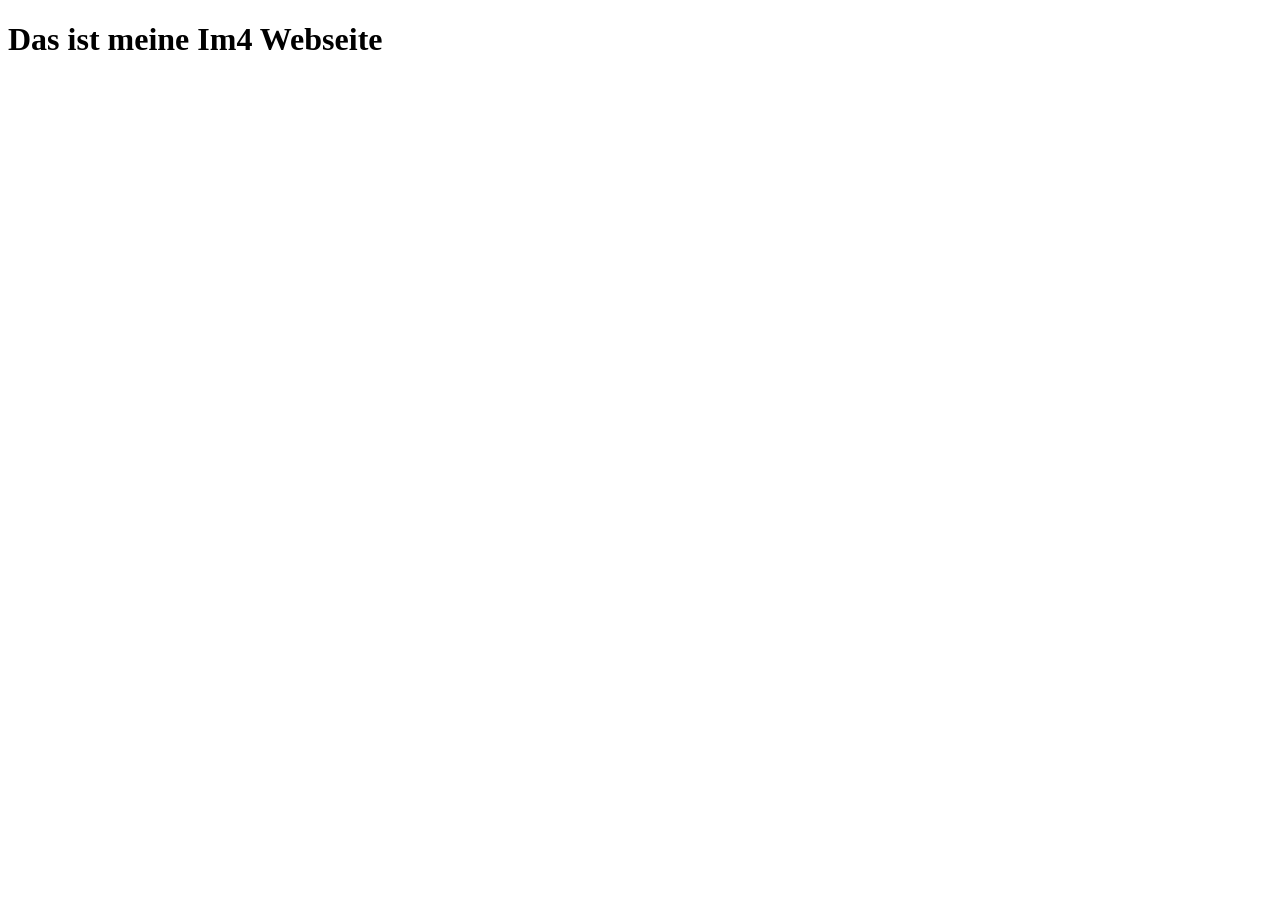
==== index.html @ ee37bc44 "create index.html" ====
<!DOCTYPE html>
<html lang="en">
<head>
    <meta charset="UTF-8">
    <meta name="viewport" content="width=device-width, initial-scale=1.0">
    <title>Document</title>
</head>
<body>
    <h1>Das ist meine Im4 Webseite</h1>
</body>
</html>
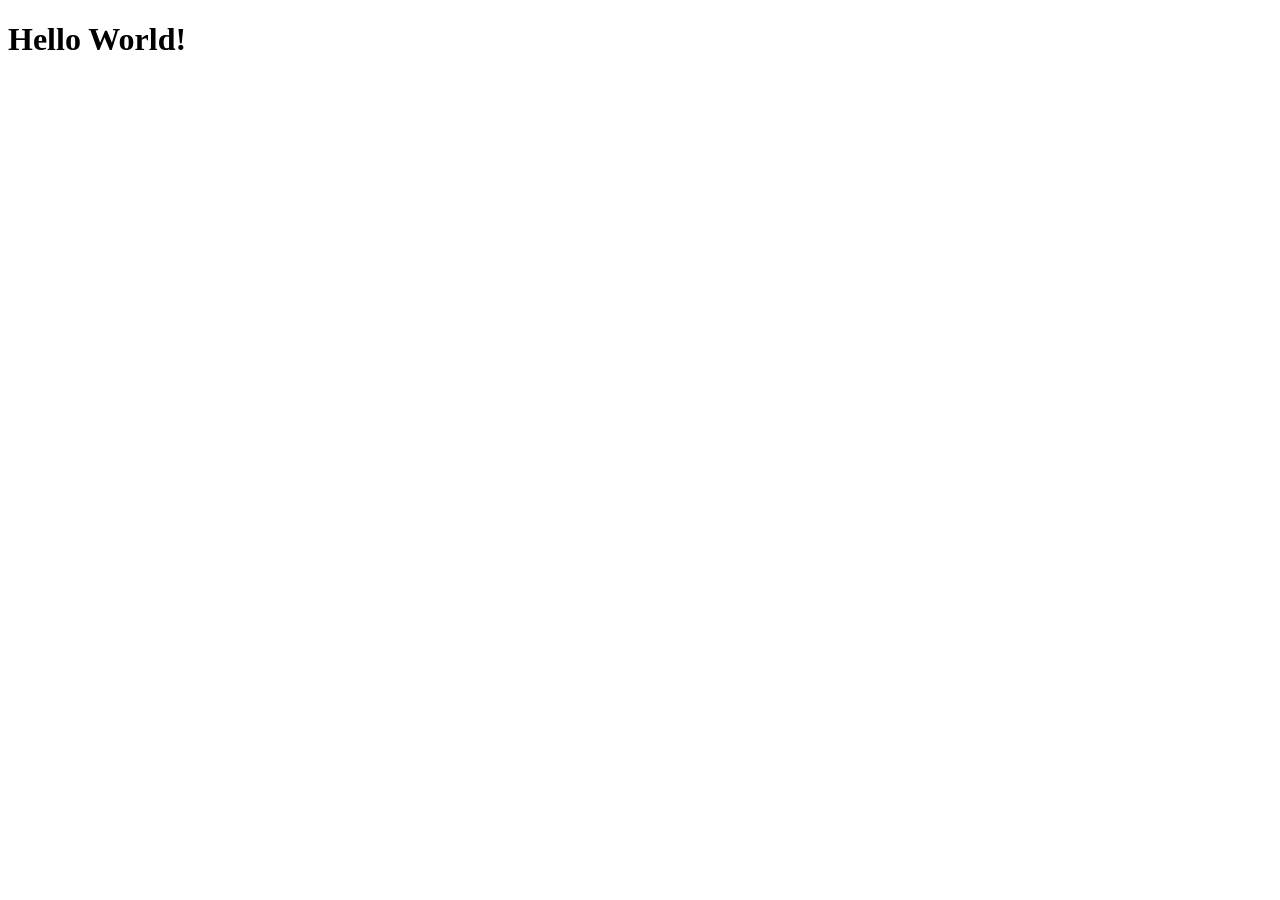
==== commit ddac9c99: "Update index.html" ====
--- a/index.html
+++ b/index.html
@@ -6,6 +6,7 @@
     <title>Document</title>
 </head>
 <body>
-    <h1>Das ist meine Im4 Webseite</h1>
+    <h1>Hello World!
+    </h1>
 </body>
 </html>
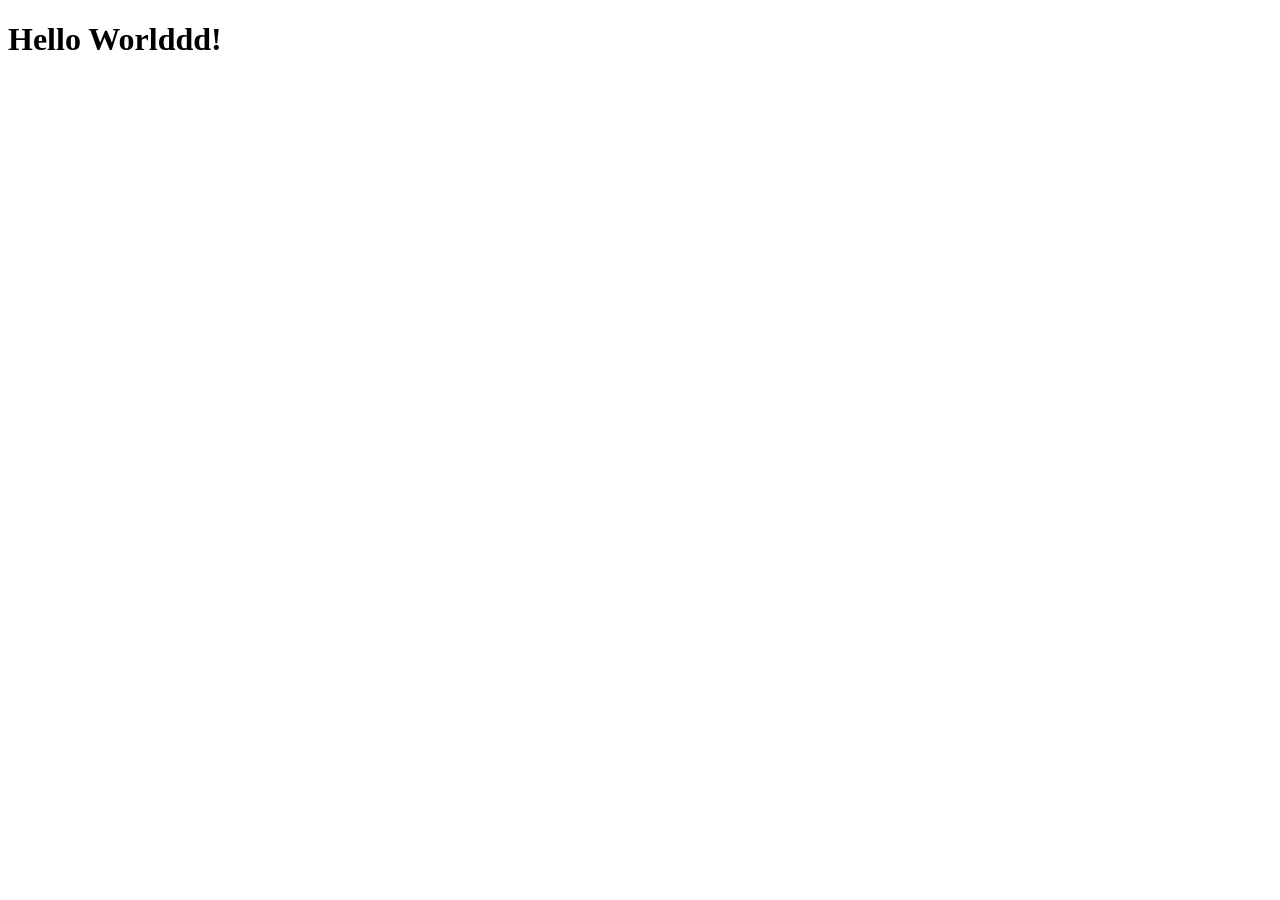
==== commit 11146aaa: "29.04. Datenbankverbindung, register usw. aufsetzen" ====
--- a/index.html
+++ b/index.html
@@ -6,7 +6,6 @@
     <title>Document</title>
 </head>
 <body>
-    <h1>Hello World!
-    </h1>
+    <h1>Hello Worlddd!</h1>
 </body>
 </html>
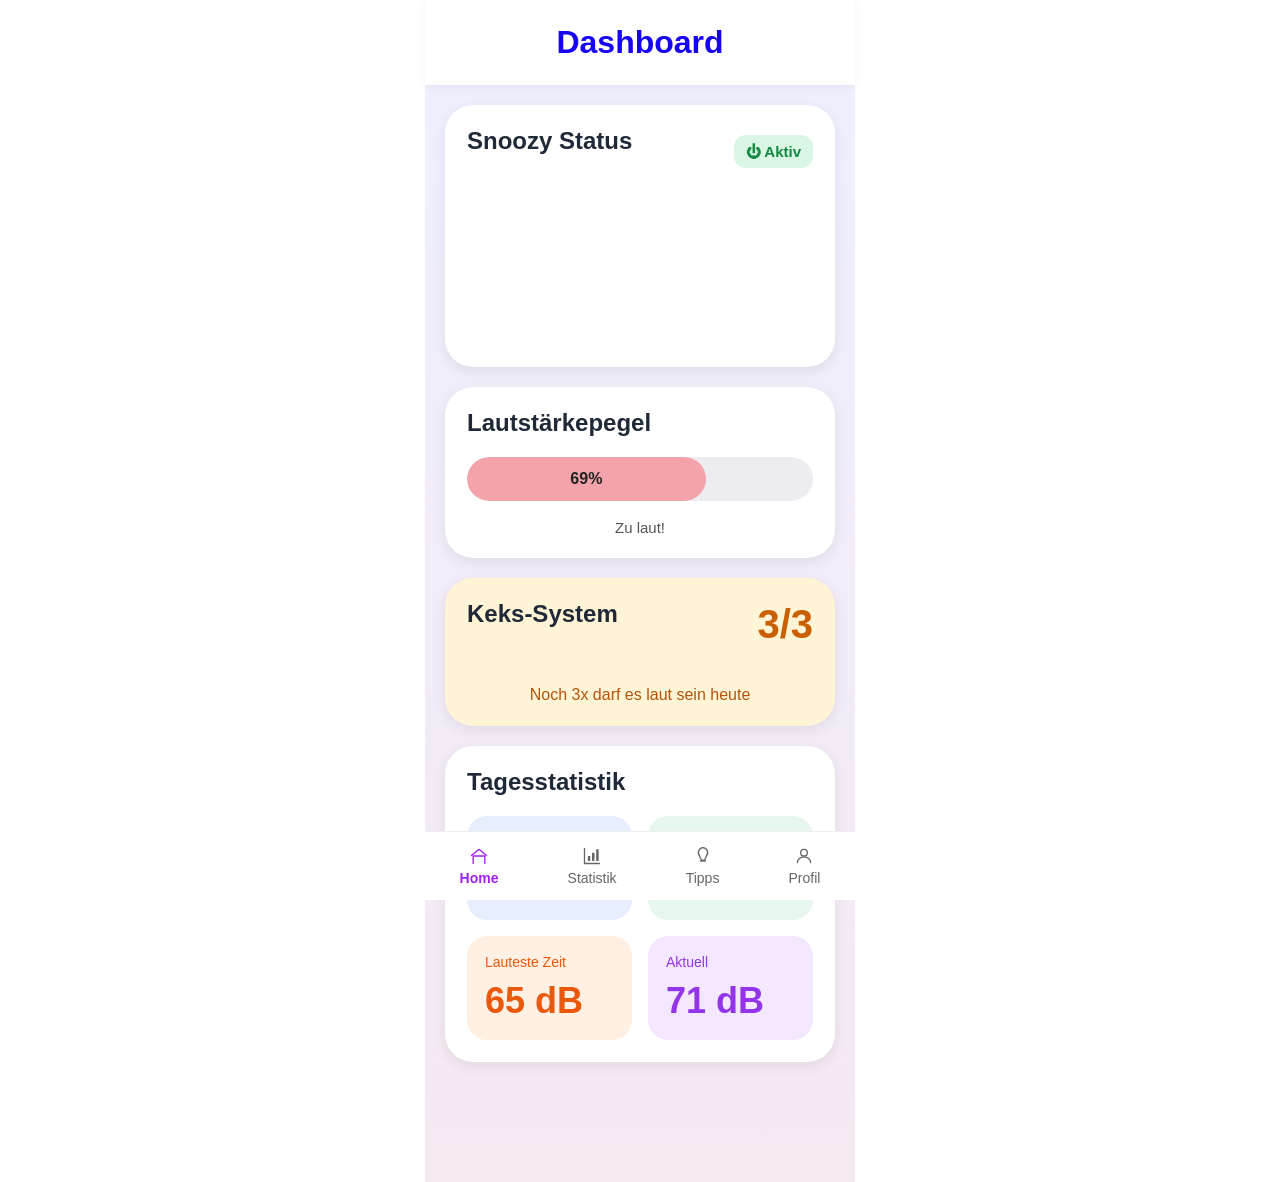
==== commit 765b76d6: "21.05.2026 alles habe ich geändert" ====
--- a/index.html
+++ b/index.html
@@ -1,11 +1,390 @@
 <!DOCTYPE html>
-<html lang="en">
+<html lang="de">
 <head>
-    <meta charset="UTF-8">
-    <meta name="viewport" content="width=device-width, initial-scale=1.0">
-    <title>Document</title>
+  <meta charset="UTF-8" />
+  <meta name="viewport" content="width=device-width, initial-scale=1.0, maximum-scale=1.0, minimum-scale=1.0, user-scalable=no"/>
+  <title>Soozy Dashboard</title>
+  <link rel="stylesheet" href="css/style.css" />
 </head>
+
 <body>
-    <h1>Hello Worlddd!</h1>
+
+  <script src="js/auth-check.js"></script>
+
+  <div class="dashboard">
+
+    <!-- Header -->
+    <header class="topbar">
+      <h1>Dashboard</h1>
+    </header>
+
+    <!-- Status Card -->
+    <section class="card status-card">
+      <div class="card-header">
+        <h2>Snoozy Status</h2>
+
+        <button id="statusToggle" class="status-badge active" aria-pressed="true">⏻ Aktiv</button>
+      </div>
+
+      <div class="mascot">
+        <video id="mascotVideo" autoplay muted playsinline loop preload="auto" aria-hidden="true">
+          <source src="img/sleeping.mp4" type="video/mp4">
+          <!-- fallback image -->
+          <img src="img/snoozy.png" alt="Snoozy Maskottchen" />
+        </video>
+      </div>
+    </section>
+
+    <!-- Lautstärke -->
+    <section class="card">
+      <h2> Lautstärkepegel</h2>
+
+      <div class="volume-wrapper">
+        <div class="volume-fill" id="volumeFill">
+          <span id="volumeValue">69%</span>
+        </div>
+      </div>
+
+      <p class="volume-warning" id="volumeMessage">Zu laut!</p>
+
+      <input
+        type="range"
+        id="volume"
+        min="0"
+        max="100"
+        value="69"
+        disabled
+        hidden
+      />
+    </section>
+
+   
+    <section class="card cookie-card">
+      <div class="cookie-header">
+        <h2>Keks-System</h2>
+        <span class="cookie-count" id="cookieCount">3/3</span>
+      </div>
+
+      <div class="cookie-container" id="cookieContainer">
+      </div>
+
+      <p class="cookie-info" id="cookieInfo">
+        Noch 3x darf es laut sein heute
+      </p>
+    </section>
+
+    <!-- Statistik -->
+    <section class="card">
+      <h2>Tagesstatistik</h2>
+
+      <div class="stats-grid">
+
+        <div class="stat-box blue">
+          <span>Ø Lärm heute</span>
+          <strong id="avgDbStat">42 dB</strong>
+        </div>
+
+        <div class="stat-box green">
+          <span>Ruhigste Zeit</span>
+          <strong id="minDbStat">38 dB</strong>
+        </div>
+
+        <div class="stat-box orange">
+          <span>Lauteste Zeit</span>
+          <strong id="maxDbStat">65 dB</strong>
+        </div>
+
+        <div class="stat-box purple">
+          <span>Aktuell</span>
+          <strong id="currentDbStat">71 dB</strong>
+        </div>
+
+      </div>
+    </section>
+
+  <!-- Bottom Navigation -->
+    <nav class="bottom-nav">
+      <a href="index.html">
+        <svg width="20" height="20" viewBox="0 0 24 24" fill="none" aria-hidden="true" focusable="false" xmlns="http://www.w3.org/2000/svg">
+          <path d="M3 11.5L12 4l9 7.5" stroke="currentColor" stroke-width="1.6" stroke-linecap="round" stroke-linejoin="round"/>
+          <path d="M5 21V12h14v9" stroke="currentColor" stroke-width="1.6" stroke-linecap="round" stroke-linejoin="round"/>
+        </svg>
+        <span>Home</span>
+      </a>
+
+      <a href="stats.html">
+        <svg width="20" height="20" viewBox="0 0 24 24" fill="none" aria-hidden="true" focusable="false" xmlns="http://www.w3.org/2000/svg">
+          <path d="M3 3v18h18" stroke="currentColor" stroke-width="1.6" stroke-linecap="round" stroke-linejoin="round"/>
+          <rect x="7" y="12" width="3" height="6" rx="0.5" fill="currentColor"/>
+          <rect x="12" y="8" width="3" height="10" rx="0.5" fill="currentColor"/>
+          <rect x="17" y="4" width="3" height="14" rx="0.5" fill="currentColor"/>
+        </svg>
+        <span>Statistik</span>
+      </a>
+
+      <a href="tips.html">
+        <svg width="20" height="20" viewBox="0 0 24 24" fill="none" aria-hidden="true" focusable="false" xmlns="http://www.w3.org/2000/svg">
+          <path d="M9 18h6" stroke="currentColor" stroke-width="1.6" stroke-linecap="round" stroke-linejoin="round"/>
+          <path d="M12 2a6 6 0 00-4 10c0 2.5 2 3 2 5h4c0-2 2-2.5 2-5a6 6 0 00-4-10z" stroke="currentColor" stroke-width="1.6" stroke-linecap="round" stroke-linejoin="round"/>
+        </svg>
+        <span>Tipps</span>
+      </a>
+
+      <a href="profile.html">
+        <svg width="20" height="20" viewBox="0 0 24 24" fill="none" aria-hidden="true" focusable="false" xmlns="http://www.w3.org/2000/svg">
+          <circle cx="12" cy="8" r="4" stroke="currentColor" stroke-width="1.6"/>
+          <path d="M4 20c0-4 3.6-7 8-7s8 3 8 7" stroke="currentColor" stroke-width="1.6" stroke-linecap="round" stroke-linejoin="round"/>
+        </svg>
+        <span>Profil</span>
+      </a>
+    </nav>
+  
+  </div>
+
+  <script>
+    // Volume UI elements
+    const vol = document.getElementById('volume');
+    const volVal = document.getElementById('volumeValue');
+    const volFill = document.getElementById('volumeFill');
+    const currentStat = document.getElementById('currentDbStat');
+
+    // Map dB (1-120) to percentage for the progress bar
+    function dbToPercent(db) {
+      const clamped = Math.max(1, Math.min(120, Number(db) || 0));
+      return Math.round((clamped / 120) * 100);
+    }
+
+    // Polling interval (ms)
+    const POLL_INTERVAL = 10000; // 10s
+
+    async function fetchDayStats() {
+      try {
+        const res = await fetch('api/day_stats.php', { cache: 'no-store' });
+        if (!res.ok) throw new Error('Network response not ok');
+        const data = await res.json();
+        if (!data || !data.success) return;
+
+        // Update avg/min/max/latest UI
+        const avgEl = document.getElementById('avgDbStat');
+        const minEl = document.getElementById('minDbStat');
+        const maxEl = document.getElementById('maxDbStat');
+        const latestEl = document.getElementById('currentDbStat');
+
+        if (avgEl) avgEl.textContent = data.avg !== null ? Math.round(data.avg) + ' dB' : '—';
+        if (minEl) minEl.textContent = data.min !== null ? Math.round(data.min) + ' dB' : '—';
+        if (maxEl) maxEl.textContent = data.max !== null ? Math.round(data.max) + ' dB' : '—';
+        if (latestEl) latestEl.textContent = data.latest !== null ? Math.round(data.latest) + ' dB' : '—';
+
+        // Also update the top volume bar and message based on latest
+        if (typeof data.latest !== 'undefined' && data.latest !== null) {
+          updateVolumeUI(Math.round(data.latest));
+        }
+      } catch (err) {
+        console.error('Failed to fetch day stats:', err);
+      }
+    }
+
+    function updateVolumeUI(dbValue) {
+      const shown = Math.max(1, Math.min(120, Number(dbValue) || 0));
+      vol.max = 120;
+      vol.value = shown;
+      volVal.textContent = shown + ' dB';
+      volFill.style.width = dbToPercent(shown) + '%';
+
+      const msgEl = document.getElementById('volumeMessage');
+      volFill.classList.remove('green','orange','red');
+      if (shown <= 65) {
+        volFill.classList.add('green');
+        if (msgEl) msgEl.textContent = 'Schön ruhig hier, weiter so!';
+      } else if (shown > 65 && shown <= 85) {
+        volFill.classList.add('orange');
+        if (msgEl) msgEl.textContent = 'Es wird unruhig, eingreifen lohnt sich';
+      } else {
+        volFill.classList.add('red');
+        if (msgEl) msgEl.textContent = 'Lärmalarm! Schau in die Tipps und greif ein!';
+      }
+      const currentStat = document.getElementById('currentDbStat');
+      if (currentStat) currentStat.textContent = shown + ' dB';
+
+      // swap mascot video source depending on state, do not apply visual changes
+      try {
+        const v = document.getElementById('mascotVideo');
+        if (v) {
+          const src = (shown <= 65) ? 'img/sleeping.mp4' : (shown <= 85 ? 'img/awake.mp4' : 'img/angry.mp4');
+          if (v.querySelector('source') && v.querySelector('source').src.indexOf(src) === -1) {
+            v.querySelector('source').src = src;
+            v.load();
+            // try to play; muted autoplay should work in most browsers
+            v.play().catch(()=>{});
+          }
+        }
+      } catch (e) {
+        console.warn('Video switch failed', e);
+      }
+    }
+
+    // --- Cookie system ---
+    let lastWasAlarm = false; // track previous alarm state to avoid multiple decrements
+
+    async function fetchCookies() {
+      try {
+        const res = await fetch('api/cookies.php');
+        const data = await res.json();
+        if (data && data.success) renderCookies(data.count);
+      } catch (err) {
+        console.error('Failed to fetch cookies:', err);
+      }
+    }
+
+    function renderCookies(count) {
+      const container = document.getElementById('cookieContainer');
+      const counter = document.getElementById('cookieCount');
+      const info = document.getElementById('cookieInfo');
+      if (!container || !counter || !info) return;
+      container.innerHTML = '';
+      for (let i = 0; i < 3; i++) {
+        const box = document.createElement('div');
+        box.className = 'cookie-box';
+        box.textContent = i < count ? '🍪' : '';
+        container.appendChild(box);
+      }
+      counter.textContent = `${count}/3`;
+      info.textContent = `Noch ${count}x darf es laut sein heute`;
+    }
+
+    async function decrementCookie() {
+      try {
+        const res = await fetch('api/cookies.php', { method: 'POST' });
+        const data = await res.json();
+        if (data && data.success) renderCookies(data.count);
+      } catch (err) {
+        console.error('Failed to decrement cookie:', err);
+      }
+    }
+
+  // Expose global active flag (true = measuring) and initialize from localStorage
+  const persisted = localStorage.getItem('soozy_active');
+  window.SOOZY_ACTIVE = persisted === 'false' ? false : true; // default true
+
+  // Update fetchCookies on load
+  // We'll manage polling via start/stop functions so the toggle can pause everything
+  let _dayPoll = null;
+    let _cookiePoll = null;
+
+    function startPolls() {
+      if (!window.SOOZY_ACTIVE) window.SOOZY_ACTIVE = true;
+      // start day stats polling
+      if (!_dayPoll) {
+        fetchDayStats();
+        _dayPoll = setInterval(() => { if (window.SOOZY_ACTIVE) fetchDayStats(); }, POLL_INTERVAL);
+      }
+      // start cookie polling (every minute)
+      if (!_cookiePoll) {
+        fetchCookies();
+        _cookiePoll = setInterval(() => { if (window.SOOZY_ACTIVE) fetchCookies(); }, 60000);
+      }
+      // immediately restore UI from inactive state
+      setActiveStateIndex();
+    }
+
+    function stopPolls() {
+      window.SOOZY_ACTIVE = false;
+      if (_dayPoll) { clearInterval(_dayPoll); _dayPoll = null; }
+      if (_cookiePoll) { clearInterval(_cookiePoll); _cookiePoll = null; }
+      // set UI to inactive immediately
+      setInactiveStateIndex();
+    }
+
+  // start polls only if active
+  if (window.SOOZY_ACTIVE) startPolls(); else setInactiveStateIndex();
+
+    // UI helpers for index page to show inactive/active states
+    function setInactiveStateIndex() {
+      const inactiveText = 'Inaktiv';
+      const avgEl = document.getElementById('avgDbStat'); if (avgEl) avgEl.textContent = inactiveText;
+      const minEl = document.getElementById('minDbStat'); if (minEl) minEl.textContent = inactiveText;
+      const maxEl = document.getElementById('maxDbStat'); if (maxEl) maxEl.textContent = inactiveText;
+      const curEl = document.getElementById('currentDbStat'); if (curEl) curEl.textContent = inactiveText;
+      const volValEl = document.getElementById('volumeValue'); if (volValEl) volValEl.textContent = inactiveText;
+      const volFillEl = document.getElementById('volumeFill'); if (volFillEl) { volFillEl.style.width = '2%'; volFillEl.classList.remove('green','orange','red'); }
+      // cookies
+      const cookieCount = document.getElementById('cookieCount'); if (cookieCount) cookieCount.textContent = inactiveText;
+      const cookieInfo = document.getElementById('cookieInfo'); if (cookieInfo) cookieInfo.textContent = '';
+    }
+
+    function setActiveStateIndex() {
+      // restore by fetching immediately
+      fetchDayStats();
+      fetchCookies();
+      // charts are handled elsewhere
+    }
+
+    // Modify updateVolumeUI to decrement cookie on crossing into alarm (>85)
+    const originalUpdate = updateVolumeUI;
+    updateVolumeUI = function(dbValue) {
+      const shown = Math.max(1, Math.min(120, Number(dbValue) || 0));
+      // if we cross from non-alarm to alarm (>85), decrement
+      const isAlarm = shown > 85;
+      if (isAlarm && !lastWasAlarm) {
+        // fire decrement but don't block UI
+        decrementCookie();
+      }
+      lastWasAlarm = isAlarm;
+      // call original behavior
+      originalUpdate(dbValue);
+    };
+
+    // Initial fetch and regular polling
+    // Charts use their own polling; ensure they respect SOOZY_ACTIVE by checking before fetching
+    if (window.updateCharts) {
+      // updateCharts() already checks for session; we'll call it only when active
+      updateCharts();
+      setInterval(() => { if (window.SOOZY_ACTIVE && typeof updateCharts === 'function') updateCharts(); }, 30000);
+    }
+
+    // Button handler for status toggle
+    (function(){
+      const btn = document.getElementById('statusToggle');
+      const vid = document.getElementById('mascotVideo');
+      function setActive(active) {
+        if (active) {
+          btn.classList.remove('inactive');
+          btn.classList.add('active');
+          btn.textContent = '⏻ Aktiv';
+          btn.setAttribute('aria-pressed','true');
+          // resume video and polls
+          try { if (vid) { vid.play().catch(()=>{}); } } catch(e){}
+          startPolls();
+        } else {
+          btn.classList.remove('active');
+          btn.classList.add('inactive');
+          btn.textContent = '⏻ Inaktiv';
+          btn.setAttribute('aria-pressed','false');
+          // pause video and stop polls
+          try { if (vid) vid.pause(); } catch(e){}
+          stopPolls();
+        }
+      }
+      // initialize button visual state from localStorage so it persists across pages/reloads
+      try {
+        const persistedBtn = localStorage.getItem('soozy_active');
+        const initial = persistedBtn === 'false' ? false : true;
+        // Call setActive to reflect the persisted state in the UI
+        setActive(initial);
+      } catch (e) {
+        // ignore storage errors
+      }
+      // attach
+      btn.addEventListener('click', function(){
+        const newActive = !btn.classList.contains('active');
+        // persist
+        localStorage.setItem('soozy_active', newActive ? 'true' : 'false');
+        setActive(newActive);
+      });
+    })();
+  </script>
+
+  <script src="js/nav.js"></script>
+
 </body>
 </html>
--- a/css/style.css
+++ b/css/style.css
@@ -0,0 +1,1014 @@
+/* === Global Reset === */
+*, *::before, *::after {
+  box-sizing: border-box;
+  margin: 0;
+  padding: 0;
+}
+
+body {
+  font-family: -apple-system, BlinkMacSystemFont, "Segoe UI", Arial, sans-serif;
+  min-height: 100vh;
+  display: flex;
+  align-items: center;
+  justify-content: center;
+}
+
+/* =========================
+   LOGIN / REGISTER PAGE
+========================= */
+
+.login-page {
+  min-height: 100vh;
+
+  background:
+    radial-gradient(circle at top left, #f3e8ff 0%, transparent 35%),
+    radial-gradient(circle at bottom right, #ffe4e6 0%, transparent 35%),
+    linear-gradient(to bottom, #eef2ff, #fdf2f8);
+
+  display: flex;
+  align-items: center;
+  justify-content: center;
+
+  padding: 20px;
+}
+
+/* Card */
+
+.login-card {
+  width: 100%;
+  max-width: 420px;
+
+  background: rgba(255,255,255,0.7);
+
+  backdrop-filter: blur(16px);
+
+  border: 1px solid rgba(255,255,255,0.5);
+
+  border-radius: 36px;
+
+  padding: 42px 28px;
+
+  box-shadow:
+    0 20px 40px rgba(168,85,247,0.12),
+    0 8px 20px rgba(0,0,0,0.06);
+}
+
+/* Logo */
+
+.login-logo {
+  width: 120px;
+  height: 120px;
+
+  margin: 0 auto 24px;
+
+  border-radius: 32px;
+
+  background: linear-gradient(
+    135deg,
+    #a855f7,
+    #ec4899
+  );
+
+  display: flex;
+  align-items: center;
+  justify-content: center;
+
+  color: white;
+
+  font-size: 54px;
+
+  box-shadow:
+    0 10px 24px rgba(168,85,247,0.3);
+}
+
+/* Titel */
+
+.login-card h1 {
+  text-align: center;
+
+  font-size: 34px;
+  font-weight: 800;
+
+  color: #1e1b4b;
+
+  margin-bottom: 10px;
+}
+
+.subtitle {
+  text-align: center;
+
+  color: #6b7280;
+
+  font-size: 16px;
+
+  margin-bottom: 34px;
+
+  line-height: 1.5;
+}
+
+/* Formular */
+
+.login-card form {
+  width: 100%;
+}
+
+.form-group {
+  margin-bottom: 22px;
+}
+
+.form-group label {
+  display: block;
+
+  margin-bottom: 10px;
+
+  font-size: 14px;
+  font-weight: 700;
+
+  color: #374151;
+}
+
+/* Inputs */
+
+.input-wrapper {
+  display: flex;
+  align-items: center;
+  gap: 12px;
+
+  background: white;
+
+  border-radius: 20px;
+
+  padding: 16px 18px;
+
+  border: 2px solid transparent;
+
+  transition:
+    border-color 0.2s ease,
+    transform 0.2s ease,
+    box-shadow 0.2s ease;
+
+  box-shadow:
+    0 4px 10px rgba(0,0,0,0.04);
+}
+
+.input-wrapper:focus-within {
+  border-color: #c084fc;
+
+  transform: translateY(-1px);
+
+  box-shadow:
+    0 8px 18px rgba(168,85,247,0.12);
+}
+
+.input-icon {
+  font-size: 18px;
+  opacity: 0.7;
+}
+
+.input-wrapper input {
+  border: none;
+  outline: none;
+
+  background: transparent;
+
+  width: 100%;
+
+  font-size: 16px;
+
+  color: #111827;
+}
+
+.input-wrapper input::placeholder {
+  color: #9ca3af;
+}
+
+/* Button */
+
+.btn-login {
+  width: 100%;
+
+  border: none;
+
+  background: linear-gradient(
+    135deg,
+    #a855f7,
+    #ec4899
+  );
+
+  color: white;
+
+  padding: 18px;
+
+  border-radius: 24px;
+
+  margin-top: 14px;
+  margin-bottom: 24px;
+
+  font-size: 17px;
+  font-weight: 700;
+
+  letter-spacing: 0.3px;
+
+  cursor: pointer;
+
+  display: flex;
+  align-items: center;
+  justify-content: center;
+  gap: 10px;
+
+  box-shadow:
+    0 12px 28px rgba(168,85,247,0.28);
+
+  transition:
+    transform 0.2s ease,
+    box-shadow 0.2s ease,
+    opacity 0.2s ease;
+}
+
+.btn-login:hover {
+  transform: translateY(-2px);
+
+  box-shadow:
+    0 16px 32px rgba(168,85,247,0.35);
+}
+
+.btn-login:active {
+  transform: scale(0.98);
+}
+
+/* Register page tweaks: place button at bottom and tidy spacing */
+.login-card {
+  display: flex;
+  flex-direction: column;
+}
+
+.login-card form {
+  display: flex;
+  flex-direction: column;
+  flex: 1 0 auto;
+}
+
+/* nachher – identisch mit btn-login, nur andere Farbe */
+.btn-register {
+  width: 100%;
+  border: none;
+  background: linear-gradient(135deg, #10b981, #06b6d4);
+  color: white;
+  padding: 18px;
+  border-radius: 24px;
+  margin-top: 14px;
+  margin-bottom: 24px;
+  font-size: 17px;
+  font-weight: 700;
+  letter-spacing: 0.3px;
+  cursor: pointer;
+  display: flex;
+  align-items: center;
+  justify-content: center;
+  gap: 10px;
+  box-shadow: 0 12px 28px rgba(16, 185, 129, 0.28);
+  transition: transform 0.2s ease, box-shadow 0.2s ease;
+}
+
+.btn-register:hover {
+  transform: translateY(-2px);
+  box-shadow: 0 16px 32px rgba(16, 185, 129, 0.35);
+}
+
+.btn-register:active {
+  transform: scale(0.98);
+}
+
+.login-register {
+  text-align: center;
+  margin-top: 16px;
+  color: #6b7280;
+}
+
+
+/* Footer */
+
+.login-footer {
+  text-align: center;
+
+  font-size: 14px;
+
+  color: #6b7280;
+
+  line-height: 1.6;
+}
+
+.login-footer a {
+  color: #a855f7;
+
+  font-weight: 700;
+
+  text-decoration: none;
+}
+
+.login-footer a:hover {
+  text-decoration: underline;
+}
+
+/* Messages */
+
+#loginMessage,
+#registerMessage {
+  width: 100%;
+
+  margin-bottom: 18px;
+
+  padding: 14px 16px;
+
+  border-radius: 18px;
+
+  font-size: 14px;
+  font-weight: 600;
+
+  text-align: center;
+}
+
+#loginMessage:empty,
+#registerMessage:empty {
+  display: none;
+}
+
+.message.success {
+  background: #dcfce7;
+  color: #166534;
+  border: 1px solid #86efac;
+}
+
+.message.error {
+  background: #fee2e2;
+  color: #991b1b;
+  border: 1px solid #fca5a5;
+}
+
+.message.info {
+  background: #dbeafe;
+  color: #1d4ed8;
+  border: 1px solid #93c5fd;
+}
+/* =========================
+   DASHBOARD
+========================= */
+
+.dashboard {
+  width: 100%;
+  max-width: 430px;
+  min-height: 100vh;
+  background: linear-gradient(to bottom, #eef0ff, #f5e9f2);
+  padding-bottom: 100px;
+}
+
+/* Ensure dynamic containers inside dashboard align with cards */
+#stats-container {
+  margin: 20px;
+  padding: 22px;
+  background: #fff;
+  border-radius: 28px;
+  box-shadow: 0 4px 14px rgba(0,0,0,0.08);
+  min-height: 120px;
+}
+
+/* Header */
+
+.topbar {
+  background: white;
+  padding: 24px 20px;
+  text-align: center;
+  box-shadow: 0 2px 8px rgba(0,0,0,0.05);
+}
+
+.topbar h1 {
+  color: #1602f4;
+  font-size: 32px;
+  font-weight: 800;
+}
+
+
+
+
+/* Cards */
+
+.card {
+  background: #fff;
+  margin: 20px;
+  padding: 22px;
+  border-radius: 28px;
+  box-shadow: 0 4px 14px rgba(0,0,0,0.08);
+}
+
+.card h2 {
+  font-size: 24px;
+  color: #1f2937;
+  margin-bottom: 20px;
+}
+
+/* Status */
+
+.card-header {
+  display: flex;
+  justify-content: space-between;
+  align-items: center;
+}
+
+.status-badge {
+  padding: 10px 18px;
+  border-radius: 999px;
+  font-weight: 600;
+  font-size: 15px;
+}
+
+.status-badge.active {
+  background: #d9f5e3;
+  color: #138a42;
+}
+
+/* Status toggle as button */
+.status-badge {
+  border: none;
+  padding: 8px 12px;
+  border-radius: 12px;
+  font-weight: 700;
+  cursor: pointer;
+}
+.status-badge.inactive {
+  background: #fee2e2;
+  color: #991b1b;
+}
+
+.mascot {
+  font-size: 50px;
+  text-align: center;
+  margin-top: 20px;
+}
+
+/* Keep mascot video unmodified (no cropping, no filters) */
+.mascot video {
+  width: auto;
+  max-width: 80%;
+  height: auto;
+  border-radius: 20px;
+  display: inline-block;
+  object-fit: contain;
+}
+
+/* Lautstärke */
+
+.volume-wrapper {
+  width: 100%;
+  height: 44px;
+  background: #ececf1;
+  border-radius: 999px;
+  overflow: hidden;
+}
+
+.volume-fill {
+  height: 100%;
+  width: 69%;
+  background: #f5a3aa;
+  border-radius: 999px;
+  display: flex;
+  align-items: center;
+  justify-content: center;
+  font-weight: 700;
+  color: #222;
+  transition: width 0.3s ease;
+}
+
+/* Color variants for volume fill */
+.volume-fill.green {
+  background: linear-gradient(90deg, #bbf7d0, #34d399);
+  color: #064e3b; /* dark green text */
+}
+
+.volume-fill.orange {
+  background: linear-gradient(90deg, #fed7aa, #f59e0b);
+  color: #7c2d12; /* dark orange text */
+}
+
+.volume-fill.red {
+  background: linear-gradient(90deg, #fecaca, #ef4444);
+  color: #fff; /* white text for contrast */
+}
+
+.volume-warning {
+  margin-top: 18px;
+  text-align: center;
+  color: #555;
+  font-size: 15px;
+}
+
+/* Cookies */
+
+.cookie-card {
+  background: #fff4d6;
+}
+
+.cookie-header {
+  display: flex;
+  justify-content: space-between;
+  align-items: center;
+}
+
+.cookie-count {
+  font-size: 40px;
+  font-weight: 800;
+  color: #c95f00;
+}
+
+.cookie-container {
+  display: flex;
+  gap: 14px;
+  margin-top: 20px;
+}
+
+.cookie-box {
+  flex: 1;
+  background: white;
+  border-radius: 18px;
+  height: 70px;
+  display: flex;
+  align-items: center;
+  justify-content: center;
+  font-size: 32px;
+}
+
+.cookie-info {
+  margin-top: 18px;
+  text-align: center;
+  color: #b45309;
+  font-size: 16px;
+}
+
+/* Tips grid */
+.tips-section {
+  margin: 20px;
+}
+
+.tips-section h2 {
+  text-align: center;
+  margin: 0 0 8px 0;
+}
+
+.tips-hero {
+  height: 110px; /* reduced vertical space so first tip is closer */
+  display: flex;
+  align-items: center;
+  justify-content: center;
+}
+
+.reload-wrap {
+  margin-top: 36px; /* increased space above the reload button */
+}
+
+.tips-grid {
+  display: grid;
+  grid-template-columns: 1fr;
+  gap: 12px;
+  margin-top: 12px;
+}
+
+.tip-card {
+  background: white;
+  min-height: 44px; /* ensure similar visual weight to volume bar */
+  display: flex;
+  align-items: center; /* center vertically */
+  justify-content: center; /* center horizontally */
+  padding: 10px 18px;
+  border-radius: 14px;
+  box-shadow: 0 6px 18px rgba(16,24,40,0.06);
+  font-size: 18px; /* larger font for tips */
+  color: #111827;
+  overflow: hidden;
+  text-align: center;
+}
+
+.tip-card p {
+  margin: 0;
+  line-height: 1.3;
+  word-break: break-word;
+}
+
+/* Bigger reload button for tips page */
+.btn-reload {
+  width: 100%;
+  padding: 16px 18px;
+  background: linear-gradient(135deg, #3b82f6, #06b6d4);
+  color: white;
+  border: none;
+  border-radius: 14px;
+  font-size: 18px;
+  font-weight: 700;
+  cursor: pointer;
+  box-shadow: 0 10px 24px rgba(59,130,246,0.18);
+}
+
+.btn-reload:hover { transform: translateY(-2px); }
+
+/* Statistik */
+
+.stats-grid {
+  display: grid;
+  grid-template-columns: 1fr 1fr;
+  gap: 16px;
+}
+
+.stat-box {
+  border-radius: 20px;
+  padding: 18px;
+}
+
+.stat-box span {
+  display: block;
+  font-size: 14px;
+  margin-bottom: 10px;
+}
+
+.stat-box strong {
+  font-size: 36px;
+}
+
+.blue {
+  background: #e6eeff;
+  color: #245cff;
+}
+
+.green {
+  background: #e7f7ed;
+  color: #15803d;
+}
+
+.orange {
+  background: #fff0e3;
+  color: #ea580c;
+}
+
+.purple {
+  background: #f3e8ff;
+  color: #9333ea;
+}
+
+/* Navigation */
+
+.bottom-nav {
+  position: fixed;
+  bottom: 0;
+  width: 100%;
+  max-width: 430px;
+  background: white;
+  display: flex;
+  justify-content: space-around;
+  padding: 14px 0;
+  border-top: 1px solid #eee;
+}
+
+.bottom-nav a {
+  text-decoration: none;
+  color: #666;
+  display: flex;
+  flex-direction: column;
+  align-items: center;
+  font-size: 14px;
+  gap: 4px;
+}
+
+.bottom-nav a.active {
+  color: #a020f0;
+  font-weight: 700;
+}
+
+/* =========================
+   STATS PAGE
+========================= */
+
+.average-card {
+  background: #f6ecff;
+}
+
+.small-title {
+  color: #9333ea;
+  font-size: 15px;
+  margin-bottom: 12px;
+}
+
+.big-stat {
+  font-size: 58px;
+  font-weight: 800;
+  color: #3b0764;
+}
+
+.trend {
+  margin-top: 12px;
+  font-size: 15px;
+}
+
+.trend.down {
+  color: #c026d3;
+}
+
+/* Fake Bar Chart */
+
+.fake-chart {
+  height: 200px;
+  display: flex;
+  align-items: flex-end;
+  justify-content: space-around;
+  gap: 12px;
+  padding: 20px 10px 0;
+  border-left: 2px solid #cfd4dc;
+  border-bottom: 2px solid #cfd4dc;
+}
+
+.bar {
+  width: 26px;
+  background: #7be29f;
+  border-radius: 14px 14px 0 0;
+}
+
+.chart-labels {
+  display: flex;
+  justify-content: space-around;
+  margin-top: 12px;
+  color: #777;
+}
+
+/* Line Chart */
+
+.line-chart {
+  width: 100%;
+  height: 180px;
+}
+
+.line-chart svg {
+  width: 100%;
+  height: 100%;
+}
+
+.time-labels {
+  display: flex;
+  justify-content: space-between;
+  margin-top: 10px;
+  font-size: 12px;
+  color: #888;
+}
+
+/* Double Cards */
+
+.double-grid {
+  display: grid;
+  grid-template-columns: 1fr 1fr;
+  gap: 16px;
+  padding: 0 20px;
+}
+
+.mini-card {
+  border-radius: 24px;
+  padding: 18px;
+}
+
+.mini-card p {
+  font-size: 14px;
+  margin-bottom: 10px;
+}
+
+.mini-card h3 {
+  font-size: 28px;
+  margin-bottom: 10px;
+}
+
+.mini-card span {
+  font-size: 13px;
+}
+
+.loud-card {
+  background: #fff0e5;
+  color: #ea580c;
+}
+
+.quiet-card {
+  background: #dff7f2;
+  color: #0f766e;
+}
+
+/* Performance */
+
+.performance-list {
+  display: flex;
+  flex-direction: column;
+  gap: 18px;
+}
+
+.performance-top {
+  display: flex;
+  justify-content: space-between;
+  margin-bottom: 8px;
+  font-size: 14px;
+}
+
+.green-text {
+  color: #22c55e;
+}
+
+.progress-bg {
+  width: 100%;
+  height: 10px;
+  background: #ececec;
+  border-radius: 999px;
+  overflow: hidden;
+}
+
+.progress-fill {
+  height: 100%;
+  background: #ff8a00;
+  border-radius: 999px;
+}
+
+.progress-fill.yellow {
+  background: #facc15;
+}
+
+/* Summary */
+
+.summary-card {
+  background: #dcfce7;
+}
+
+.summary-card h2 {
+  color: #15803d;
+}
+
+.summary-card ul {
+  margin-top: 14px;
+  padding-left: 18px;
+}
+
+.summary-card li {
+  margin-bottom: 10px;
+  line-height: 1.5;
+  color: #166534;
+}
+
+/* Layout for time / dB in summary lines */
+.summary-card li strong {
+  display: flex;
+  flex-direction: column;
+}
+.summary-card li strong .time {
+  text-align: left;
+  font-weight: 700;
+}
+.summary-card li strong .db {
+  text-align: right;
+  font-weight: 700;
+  color: #065f46;
+  margin-top: 4px;
+}
+
+/* =========================
+   PROFILE PAGE
+========================= */
+
+.profile-page {
+  padding: 28px 20px 120px;
+}
+
+/* Avatar */
+
+.profile-big-avatar {
+  width: 160px;
+  height: 160px;
+
+  margin: 10px auto 24px;
+
+  border-radius: 50%;
+
+  background: linear-gradient(
+    135deg,
+    #ede9fe,
+    #fce7f3
+  );
+
+  display: flex;
+  align-items: center;
+  justify-content: center;
+
+  font-size: 72px;
+
+  box-shadow:
+    0 12px 30px rgba(168,85,247,0.18),
+    inset 0 2px 8px rgba(255,255,255,0.6);
+}
+
+/* Titel */
+
+.profile-name {
+  text-align: center;
+
+  font-size: 34px;
+  font-weight: 800;
+
+  color: #312e81;
+
+  margin-bottom: 34px;
+}
+
+/* Info Cards */
+
+.profile-info-card {
+  background: white;
+
+  border-radius: 28px;
+
+  padding: 22px;
+
+  margin-bottom: 18px;
+
+  box-shadow:
+    0 4px 14px rgba(0,0,0,0.08);
+}
+
+.profile-label {
+  display: block;
+
+  font-size: 14px;
+  font-weight: 700;
+
+  color: #9ca3af;
+
+  margin-bottom: 10px;
+
+  text-transform: uppercase;
+  letter-spacing: 1px;
+}
+
+.profile-value {
+  font-size: 20px;
+  font-weight: 600;
+
+  color: #111827;
+
+  word-break: break-word;
+}
+
+/* Logout */
+
+.logout-btn {
+  width: 100%;
+
+  border: none;
+
+  background: linear-gradient(
+    135deg,
+    #ef4444,
+    #f97316
+  );
+
+  color: white;
+
+  padding: 22px 24px;
+
+  margin-top: 30px;
+
+  border-radius: 28px;
+
+  font-size: 18px;
+  font-weight: 700;
+
+  letter-spacing: 0.3px;
+
+  cursor: pointer;
+
+  display: flex;
+  align-items: center;
+  justify-content: center;
+  gap: 10px;
+
+  box-shadow:
+    0 12px 28px rgba(239,68,68,0.24),
+    inset 0 1px 1px rgba(255,255,255,0.2);
+
+  transition:
+    transform 0.2s ease,
+    box-shadow 0.2s ease,
+    opacity 0.2s ease;
+}
+
+.logout-btn::before {
+  content: "";
+}
+
+.logout-btn:hover {
+  transform: translateY(-2px);
+
+  box-shadow:
+    0 16px 32px rgba(239,68,68,0.3),
+    inset 0 1px 1px rgba(255,255,255,0.2);
+}
+
+.logout-btn:active {
+  transform: scale(0.98);
+}
+
